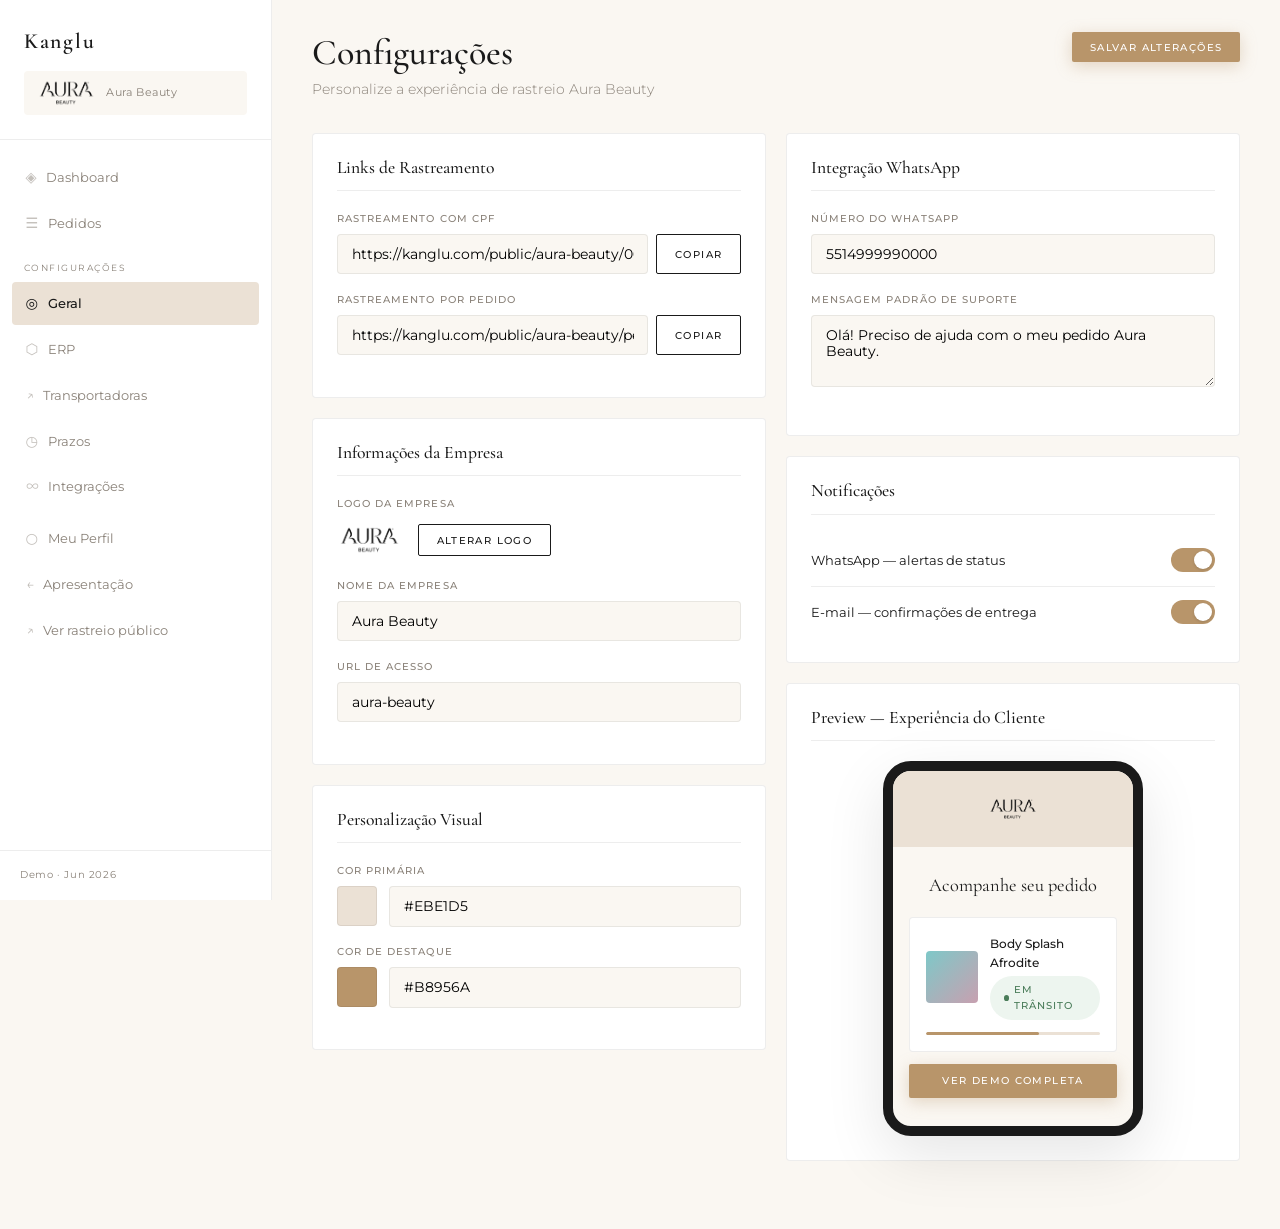
==== kanglu-demo/config-settings.html @ e96535f0 "first commit" ====
<!DOCTYPE html>
<html lang="pt-BR">
<head>
  <meta charset="UTF-8">
  <meta name="viewport" content="width=device-width, initial-scale=1.0">
  <title>Configurações — Kanglu × Aura Beauty</title>
  <link rel="stylesheet" href="styles.css">
</head>
<body>
  <div class="admin-layout">
    <aside class="sidebar">
      <div class="sidebar-logo">
        <div style="font-family:var(--font-serif);font-size:1.35rem;letter-spacing:0.08em;font-weight:600;">Kanglu</div>
        <div class="sidebar-client">
          <img src="assets/aura-logo.png" alt="">
          <span>Aura Beauty</span>
        </div>
      </div>
      <nav>
        <div class="nav-section">
          <a href="dashboard.html" class="nav-link"><span class="nav-icon">◈</span> Dashboard</a>
          <a href="orders.html" class="nav-link"><span class="nav-icon">☰</span> Pedidos</a>
        </div>
        <div class="nav-section">
          <div class="nav-label">Configurações</div>
          <a href="config-settings.html" class="nav-link active"><span class="nav-icon">◎</span> Geral</a>
          <a href="config-settings.html" class="nav-link"><span class="nav-icon">⬡</span> ERP</a>
          <a href="config-settings.html" class="nav-link"><span class="nav-icon">↗</span> Transportadoras</a>
          <a href="config-settings.html" class="nav-link"><span class="nav-icon">◷</span> Prazos</a>
          <a href="config-settings.html" class="nav-link"><span class="nav-icon">∞</span> Integrações</a>
        </div>
        <div class="nav-section">
          <a href="profile.html" class="nav-link"><span class="nav-icon">○</span> Meu Perfil</a>
          <a href="index.html" class="nav-link"><span class="nav-icon">←</span> Apresentação</a>
          <a href="publico.html" class="nav-link"><span class="nav-icon">↗</span> Ver rastreio público</a>
        </div>
      </nav>
      <div class="sidebar-footer">Demo · Jun 2026</div>
    </aside>

    <main class="admin-main">
      <div class="admin-topbar animate-in">
        <div>
          <h1>Configurações</h1>
          <p>Personalize a experiência de rastreio Aura Beauty</p>
        </div>
        <button class="btn btn-primary btn-sm">Salvar alterações</button>
      </div>

      <div class="form-grid">
        <div>
          <div class="form-section animate-in delay-1">
            <h3>Links de Rastreamento</h3>
            <div class="form-group">
              <label>Rastreamento com CPF</label>
              <div class="input-group">
                <input type="text" value="https://kanglu.com/public/aura-beauty/00000000000" readonly>
                <button class="btn btn-outline btn-sm" data-copy>Copiar</button>
              </div>
            </div>
            <div class="form-group">
              <label>Rastreamento por pedido</label>
              <div class="input-group">
                <input type="text" value="https://kanglu.com/public/aura-beauty/pedido/" readonly>
                <button class="btn btn-outline btn-sm" data-copy>Copiar</button>
              </div>
            </div>
          </div>

          <div class="form-section animate-in delay-2">
            <h3>Informações da Empresa</h3>
            <div class="form-group">
              <label>Logo da empresa</label>
              <div style="display:flex;align-items:center;gap:1rem;">
                <div class="brand-logo brand-logo--dark"><img src="assets/aura-logo.png" alt=""></div>
                <button class="btn btn-outline btn-sm">Alterar logo</button>
              </div>
            </div>
            <div class="form-group">
              <label>Nome da empresa</label>
              <input type="text" value="Aura Beauty">
            </div>
            <div class="form-group">
              <label>URL de acesso</label>
              <input type="text" value="aura-beauty">
            </div>
          </div>

          <div class="form-section animate-in delay-3">
            <h3>Personalização Visual</h3>
            <div class="form-group">
              <label>Cor primária</label>
              <div class="color-input">
                <div class="color-swatch" style="background:#ebe1d5;"></div>
                <input type="text" value="#EBE1D5">
              </div>
            </div>
            <div class="form-group">
              <label>Cor de destaque</label>
              <div class="color-input">
                <div class="color-swatch" style="background:#b8956a;"></div>
                <input type="text" value="#B8956A">
              </div>
            </div>
          </div>
        </div>

        <div>
          <div class="form-section animate-in delay-2">
            <h3>Integração WhatsApp</h3>
            <div class="form-group">
              <label>Número do WhatsApp</label>
              <input type="text" value="5514999990000">
            </div>
            <div class="form-group">
              <label>Mensagem padrão de suporte</label>
              <textarea rows="3">Olá! Preciso de ajuda com o meu pedido Aura Beauty.</textarea>
            </div>
          </div>

          <div class="form-section animate-in delay-3">
            <h3>Notificações</h3>
            <div class="toggle-row">
              <span>WhatsApp — alertas de status</span>
              <div class="toggle"></div>
            </div>
            <div class="toggle-row">
              <span>E-mail — confirmações de entrega</span>
              <div class="toggle"></div>
            </div>
          </div>

          <div class="form-section animate-in delay-4">
            <h3>Preview — Experiência do Cliente</h3>
            <div class="preview-phone">
              <div class="preview-phone-header">
                <div class="brand-logo brand-logo--dark" style="margin:0 auto;width:fit-content;">
                  <img src="assets/aura-logo.png" alt="Aura Beauty" style="height:24px;">
                </div>
              </div>
              <div class="preview-phone-body">
                <p>Acompanhe seu pedido</p>
                <div class="phone-card" style="text-align:left;margin-bottom:0.75rem;">
                  <div class="phone-card-row">
                    <div class="phone-product"></div>
                    <div>
                      <div class="phone-card-title">Body Splash Afrodite</div>
                      <span class="status-badge success">Em trânsito</span>
                    </div>
                  </div>
                  <div class="phone-progress"><div class="phone-progress-fill"></div></div>
                </div>
                <a href="publico.html" class="btn btn-primary btn-sm btn-block">Ver demo completa</a>
              </div>
            </div>
          </div>
        </div>
      </div>
    </main>
  </div>
  <script src="app.js"></script>
</body>
</html>
---- kanglu-demo/styles.css ----
@import url('https://fonts.googleapis.com/css2?family=Cormorant+Garamond:ital,wght@0,400;0,500;0,600;0,700;1,400&family=Montserrat:wght@300;400;500;600&display=swap');

:root {
  --aura-black: #0a0a0a;
  --aura-beige: #ebe1d5;
  --aura-beige-deep: #ddd0c0;
  --aura-cream: #faf7f2;
  --aura-white: #ffffff;
  --aura-gold: #b8956a;
  --aura-gold-light: #d4bc98;
  --aura-brown: #6b5344;
  --aura-dark: #1a1a1a;
  --aura-muted: #8a8279;
  --aura-border: rgba(26, 26, 26, 0.08);
  --aura-shadow: 0 4px 24px rgba(0, 0, 0, 0.06);
  --aura-shadow-lg: 0 20px 60px rgba(0, 0, 0, 0.1);
  --aura-success: #4a7c59;
  --aura-success-bg: #edf5ef;
  --aura-warning: #a07d2e;
  --aura-warning-bg: #faf3e4;
  --aura-error: #b54a4a;
  --aura-error-bg: #faf0f0;
  --aura-info: #5a7080;
  --aura-info-bg: #eef3f6;
  --sidebar-w: 272px;
  --shell-w: 420px;
  --ease: cubic-bezier(0.22, 1, 0.36, 1);
  --font-serif: 'Cormorant Garamond', Georgia, serif;
  --font-sans: 'Montserrat', system-ui, sans-serif;
}

*, *::before, *::after { box-sizing: border-box; margin: 0; padding: 0; }

html { scroll-behavior: smooth; }

body {
  font-family: var(--font-sans);
  background: var(--aura-cream);
  color: var(--aura-dark);
  line-height: 1.6;
  font-size: 14px;
  font-weight: 400;
  -webkit-font-smoothing: antialiased;
}

h1, h2, h3, h4, .serif {
  font-family: var(--font-serif);
  font-weight: 500;
  line-height: 1.15;
}

a { color: inherit; text-decoration: none; }

img { display: block; max-width: 100%; }

/* ── Animations ── */
@keyframes fadeUp {
  from { opacity: 0; transform: translateY(16px); }
  to { opacity: 1; transform: translateY(0); }
}

@keyframes fadeIn {
  from { opacity: 0; }
  to { opacity: 1; }
}

@keyframes progressFill {
  from { width: 0; }
}

@keyframes pulse {
  0%, 100% { opacity: 1; }
  50% { opacity: 0.6; }
}

.animate-in {
  animation: fadeUp 0.7s var(--ease) both;
}

.delay-1 { animation-delay: 0.08s; }
.delay-2 { animation-delay: 0.16s; }
.delay-3 { animation-delay: 0.24s; }
.delay-4 { animation-delay: 0.32s; }
.delay-5 { animation-delay: 0.4s; }

/* ── Brand logo ── */
.brand-logo img {
  height: 34px;
  width: auto;
}

.brand-logo--dark {
  padding: 0.35rem 0;
  display: inline-flex;
  align-items: center;
}

.brand-logo--dark img { height: 30px; }

.brand-logo--lg.brand-logo--dark {
  padding: 0.35rem 0;
}

.brand-logo--lg.brand-logo--dark img { height: 64px; }

/* ── Buttons ── */
.btn {
  display: inline-flex;
  align-items: center;
  justify-content: center;
  gap: 0.5rem;
  padding: 0.9rem 1.75rem;
  font-family: var(--font-sans);
  font-size: 0.68rem;
  letter-spacing: 0.14em;
  text-transform: uppercase;
  font-weight: 500;
  border: none;
  border-radius: 2px;
  cursor: pointer;
  transition: transform 0.25s var(--ease), box-shadow 0.25s var(--ease), background 0.25s;
}

.btn:active { transform: scale(0.98); }

.btn-primary {
  background: var(--aura-gold);
  color: var(--aura-white);
  box-shadow: 0 4px 16px rgba(184, 149, 106, 0.35);
}

.btn-primary:hover {
  background: var(--aura-brown);
  box-shadow: 0 6px 24px rgba(184, 149, 106, 0.45);
}

.btn-outline {
  background: transparent;
  border: 1px solid var(--aura-dark);
  color: var(--aura-dark);
}

.btn-outline:hover { background: var(--aura-dark); color: var(--aura-white); }

.btn-ghost {
  background: rgba(255, 255, 255, 0.15);
  color: var(--aura-white);
  border: 1px solid rgba(255, 255, 255, 0.3);
}

.btn-ghost:hover { background: rgba(255, 255, 255, 0.25); }

.btn-whatsapp {
  background: #1a9e47;
  color: var(--aura-white);
  width: 100%;
  box-shadow: 0 4px 16px rgba(26, 158, 71, 0.3);
}

.btn-whatsapp:hover { background: #15803d; }

.btn-sm { padding: 0.55rem 1.1rem; font-size: 0.62rem; }
.btn-block { width: 100%; }

.btn-icon {
  width: 40px;
  height: 40px;
  padding: 0;
  border-radius: 50%;
  background: var(--aura-white);
  border: 1px solid var(--aura-border);
  color: var(--aura-dark);
}

.btn-icon:hover { border-color: var(--aura-gold); color: var(--aura-gold); }

/* ── Status badges ── */
.status-badge {
  display: inline-flex;
  align-items: center;
  gap: 0.35rem;
  font-size: 0.62rem;
  letter-spacing: 0.1em;
  text-transform: uppercase;
  padding: 0.4rem 0.85rem;
  border-radius: 999px;
  font-weight: 500;
}

.status-badge::before {
  content: '';
  width: 6px;
  height: 6px;
  border-radius: 50%;
  background: currentColor;
}

.status-badge.success { background: var(--aura-success-bg); color: var(--aura-success); }
.status-badge.warning { background: var(--aura-warning-bg); color: var(--aura-warning); }
.status-badge.error { background: var(--aura-error-bg); color: var(--aura-error); }
.status-badge.info { background: var(--aura-info-bg); color: var(--aura-info); }

/* ══════════════════════════════════════
   PRESENTATION LANDING
   ══════════════════════════════════════ */
.landing {
  min-height: 100vh;
  display: grid;
  grid-template-columns: 1fr 1fr;
  background: var(--aura-cream);
}

.landing-left {
  display: flex;
  flex-direction: column;
  justify-content: center;
  padding: 4rem 5rem;
  position: relative;
}

.landing-left::before {
  content: '';
  position: absolute;
  inset: 2rem 0 2rem 2rem;
  background: var(--aura-beige);
  border-radius: 2px;
  z-index: 0;
}

.landing-left > * { position: relative; z-index: 1; padding-left: 3rem; }

.landing-eyebrow {
  font-size: 0.65rem;
  letter-spacing: 0.25em;
  text-transform: uppercase;
  color: var(--aura-muted);
  margin-bottom: 2rem;
}

.landing-title {
  font-size: clamp(2.75rem, 4vw, 4rem);
  margin-bottom: 1.25rem;
  max-width: 480px;
}

.landing-title em {
  font-style: italic;
  color: var(--aura-gold);
}

.landing-desc {
  font-size: 0.95rem;
  color: var(--aura-muted);
  max-width: 420px;
  line-height: 1.75;
  margin-bottom: 2.5rem;
  font-weight: 300;
}

.landing-actions {
  display: flex;
  gap: 1rem;
  flex-wrap: wrap;
  margin-bottom: 3rem;
}

.landing-features {
  display: flex;
  flex-direction: column;
  gap: 1rem;
}

.landing-feature {
  display: flex;
  align-items: center;
  gap: 1rem;
  font-size: 0.82rem;
  color: var(--aura-muted);
}

.landing-feature-icon {
  width: 36px;
  height: 36px;
  border-radius: 50%;
  background: var(--aura-white);
  display: flex;
  align-items: center;
  justify-content: center;
  flex-shrink: 0;
  box-shadow: var(--aura-shadow);
  font-size: 1rem;
}

.landing-right {
  background: var(--aura-black);
  display: flex;
  align-items: center;
  justify-content: center;
  padding: 3rem;
  position: relative;
  overflow: hidden;
}

.landing-right::before {
  content: '';
  position: absolute;
  width: 500px;
  height: 500px;
  border-radius: 50%;
  background: radial-gradient(circle, rgba(184, 149, 106, 0.15) 0%, transparent 70%);
  top: 50%;
  left: 50%;
  transform: translate(-50%, -50%);
}

.landing-admin-link {
  position: absolute;
  bottom: 2rem;
  right: 2rem;
  font-size: 0.65rem;
  letter-spacing: 0.12em;
  text-transform: uppercase;
  color: rgba(255, 255, 255, 0.35);
  transition: color 0.2s;
}

.landing-admin-link:hover { color: rgba(255, 255, 255, 0.7); }

/* Phone mockup */
.phone-mockup {
  width: 320px;
  background: var(--aura-cream);
  border-radius: 36px;
  overflow: hidden;
  box-shadow: var(--aura-shadow-lg), 0 0 0 1px rgba(255, 255, 255, 0.08);
  position: relative;
  z-index: 1;
  animation: fadeUp 1s var(--ease) 0.2s both;
}

.phone-notch {
  height: 28px;
  background: var(--aura-beige);
  display: flex;
  align-items: center;
  justify-content: center;
}

.phone-notch-bar {
  width: 80px;
  height: 5px;
  background: rgba(0, 0, 0, 0.12);
  border-radius: 3px;
}

.phone-screen { padding: 0; }

.phone-header {
  background: var(--aura-beige);
  padding: 1rem 1.25rem;
  display: flex;
  align-items: center;
  justify-content: center;
}

.phone-header .brand-logo--dark { padding: 0.25rem 0; }
.phone-header .brand-logo--dark img { height: 34px; }

.phone-body { padding: 1.25rem; }

.phone-greeting {
  font-family: var(--font-serif);
  font-size: 1.35rem;
  margin-bottom: 0.25rem;
}

.phone-sub {
  font-size: 0.72rem;
  color: var(--aura-muted);
  margin-bottom: 1.25rem;
}

.phone-card {
  background: var(--aura-white);
  border: 1px solid var(--aura-border);
  border-radius: 4px;
  padding: 1rem;
  margin-bottom: 0.75rem;
}

.phone-card-row {
  display: flex;
  gap: 0.75rem;
  align-items: center;
}

.phone-product {
  width: 52px;
  height: 52px;
  border-radius: 4px;
  background: linear-gradient(135deg, #7ec8c8 0%, #c8a0b0 100%);
  flex-shrink: 0;
}

.phone-card-title {
  font-size: 0.75rem;
  font-weight: 500;
  margin-bottom: 0.25rem;
}

.phone-progress {
  height: 3px;
  background: var(--aura-beige);
  border-radius: 2px;
  margin-top: 0.75rem;
  overflow: hidden;
}

.phone-progress-fill {
  height: 100%;
  width: 65%;
  background: var(--aura-gold);
  border-radius: 2px;
  animation: progressFill 1.5s var(--ease) 0.8s both;
}

.phone-cta {
  display: block;
  text-align: center;
  padding: 0.75rem;
  background: var(--aura-gold);
  color: var(--aura-white);
  font-size: 0.62rem;
  letter-spacing: 0.12em;
  text-transform: uppercase;
  margin-top: 0.5rem;
  border-radius: 2px;
}

/* ══════════════════════════════════════
   PUBLIC EXPERIENCE (mobile shell)
   ══════════════════════════════════════ */
.public-page {
  min-height: 100vh;
  background: #e8e0d6;
  display: flex;
  justify-content: center;
}

.experience-shell {
  width: 100%;
  max-width: var(--shell-w);
  min-height: 100vh;
  background: var(--aura-cream);
  box-shadow: var(--aura-shadow-lg);
  display: flex;
  flex-direction: column;
  position: relative;
}

@media (min-width: 480px) {
  .public-page { padding: 2rem 0; }
  .experience-shell {
    min-height: calc(100vh - 4rem);
    border-radius: 8px;
    overflow: hidden;
  }
}

.public-header {
  background: var(--aura-beige);
  padding: 1rem 1.25rem;
  border-bottom: 1px solid var(--aura-border);
  position: sticky;
  top: 0;
  z-index: 10;
}

.public-header-inner {
  display: grid;
  grid-template-columns: 40px 1fr 40px;
  align-items: center;
}

.public-header-inner .brand-logo {
  justify-self: center;
}

.public-header .brand-logo img {
  height: 40px;
}

.back-btn {
  display: flex;
  align-items: center;
  justify-content: center;
  width: 36px;
  height: 36px;
  border-radius: 50%;
  background: rgba(255, 255, 255, 0.5);
  border: none;
  cursor: pointer;
  color: var(--aura-dark);
  transition: background 0.2s;
}

.back-btn:hover { background: var(--aura-white); }

.public-main { flex: 1; }

.public-hero {
  background: linear-gradient(180deg, var(--aura-beige) 0%, var(--aura-cream) 100%);
  padding: 2rem 1.5rem 1.75rem;
}

.public-hero-eyebrow {
  font-size: 0.62rem;
  letter-spacing: 0.2em;
  text-transform: uppercase;
  color: var(--aura-muted);
  margin-bottom: 0.5rem;
}

.public-hero h1 {
  font-size: 2.25rem;
  margin-bottom: 0.5rem;
}

.public-hero p {
  color: var(--aura-muted);
  font-size: 0.85rem;
  font-weight: 300;
  line-height: 1.65;
}

.public-content { padding: 0 1.25rem 1.5rem; }

.user-strip {
  display: flex;
  align-items: center;
  justify-content: space-between;
  padding: 1rem 0 1.25rem;
  border-bottom: 1px solid var(--aura-border);
  margin-bottom: 1.25rem;
}

.user-strip-info h2 {
  font-family: var(--font-serif);
  font-size: 1.35rem;
}

.user-strip-info p {
  font-size: 0.75rem;
  color: var(--aura-muted);
}

.user-avatar-lg {
  width: 44px;
  height: 44px;
  border-radius: 50%;
  background: var(--aura-gold);
  color: var(--aura-white);
  display: flex;
  align-items: center;
  justify-content: center;
  font-family: var(--font-serif);
  font-size: 1.1rem;
  font-weight: 600;
}

.section-label {
  font-size: 0.62rem;
  letter-spacing: 0.18em;
  text-transform: uppercase;
  color: var(--aura-muted);
  margin-bottom: 1rem;
}

/* Order cards */
.order-card {
  background: var(--aura-white);
  border: 1px solid var(--aura-border);
  border-radius: 4px;
  overflow: hidden;
  margin-bottom: 1rem;
  transition: transform 0.3s var(--ease), box-shadow 0.3s var(--ease);
}

.order-card:hover {
  transform: translateY(-2px);
  box-shadow: var(--aura-shadow);
}

.order-card-body { padding: 1.15rem; }

.order-card-top {
  display: flex;
  gap: 1rem;
  margin-bottom: 1rem;
}

.product-thumb {
  width: 72px;
  height: 72px;
  border-radius: 4px;
  flex-shrink: 0;
  position: relative;
  overflow: hidden;
}

.product-thumb--teal {
  background: linear-gradient(160deg, #5eb8b8 0%, #3a9898 50%, #7ec8c8 100%);
}

.product-thumb--rose {
  background: linear-gradient(160deg, #d4909a 0%, #c07080 50%, #e8b0b8 100%);
}

.product-thumb::after {
  content: '';
  position: absolute;
  bottom: 8px;
  left: 50%;
  transform: translateX(-50%);
  width: 20px;
  height: 28px;
  background: rgba(255, 255, 255, 0.25);
  border-radius: 2px 2px 4px 4px;
}

.order-card-info { flex: 1; min-width: 0; }

.order-card-info h3 {
  font-family: var(--font-sans);
  font-size: 0.85rem;
  font-weight: 500;
  margin-bottom: 0.35rem;
  line-height: 1.35;
}

.order-id {
  font-size: 0.68rem;
  letter-spacing: 0.06em;
  color: var(--aura-muted);
  margin-bottom: 0.5rem;
}

.order-price {
  font-family: var(--font-serif);
  font-size: 1.25rem;
  font-weight: 600;
}

.order-card-footer {
  display: flex;
  align-items: center;
  justify-content: space-between;
  padding-top: 1rem;
  border-top: 1px solid var(--aura-border);
}

.order-date {
  font-size: 0.72rem;
  color: var(--aura-muted);
}

.mini-progress {
  margin: 0.75rem 0 0;
}

.mini-progress-label {
  display: flex;
  justify-content: space-between;
  font-size: 0.65rem;
  color: var(--aura-muted);
  margin-bottom: 0.4rem;
}

.mini-progress-bar {
  height: 3px;
  background: var(--aura-beige);
  border-radius: 2px;
  overflow: hidden;
}

.mini-progress-fill {
  height: 100%;
  background: linear-gradient(90deg, var(--aura-gold), var(--aura-gold-light));
  border-radius: 2px;
}

/* Order detail */
.order-status-banner {
  background: var(--aura-white);
  border: 1px solid var(--aura-border);
  border-radius: 4px;
  padding: 1.5rem;
  text-align: center;
  margin-bottom: 1rem;
}

.order-status-banner .status-icon {
  width: 56px;
  height: 56px;
  border-radius: 50%;
  background: var(--aura-success-bg);
  display: flex;
  align-items: center;
  justify-content: center;
  margin: 0 auto 1rem;
  font-size: 1.5rem;
}

.order-status-banner h2 {
  font-size: 1.5rem;
  margin-bottom: 0.35rem;
}

.order-status-banner p {
  font-size: 0.82rem;
  color: var(--aura-muted);
  font-weight: 300;
}

/* Stepper */
.stepper {
  display: flex;
  justify-content: space-between;
  margin: 1.5rem 0;
  position: relative;
}

.stepper::before {
  content: '';
  position: absolute;
  top: 16px;
  left: 10%;
  right: 10%;
  height: 2px;
  background: var(--aura-beige);
  z-index: 0;
}

.stepper-fill {
  position: absolute;
  top: 16px;
  left: 10%;
  height: 2px;
  background: var(--aura-gold);
  z-index: 1;
  width: 45%;
  animation: progressFill 1.2s var(--ease) 0.5s both;
}

.step {
  display: flex;
  flex-direction: column;
  align-items: center;
  gap: 0.5rem;
  position: relative;
  z-index: 2;
  flex: 1;
}

.step-dot {
  width: 32px;
  height: 32px;
  border-radius: 50%;
  background: var(--aura-white);
  border: 2px solid var(--aura-beige);
  display: flex;
  align-items: center;
  justify-content: center;
  font-size: 0.75rem;
  transition: all 0.3s;
}

.step.done .step-dot {
  background: var(--aura-gold);
  border-color: var(--aura-gold);
  color: var(--aura-white);
}

.step.active .step-dot {
  border-color: var(--aura-gold);
  box-shadow: 0 0 0 4px rgba(184, 149, 106, 0.2);
  animation: pulse 2s infinite;
}

.step-label {
  font-size: 0.58rem;
  letter-spacing: 0.06em;
  text-transform: uppercase;
  color: var(--aura-muted);
  text-align: center;
  max-width: 64px;
  line-height: 1.3;
}

.step.done .step-label,
.step.active .step-label { color: var(--aura-dark); font-weight: 500; }

/* ETA card */
.eta-card {
  background: linear-gradient(135deg, var(--aura-beige) 0%, var(--aura-beige-deep) 100%);
  border-radius: 4px;
  padding: 1.75rem 1.5rem;
  text-align: center;
  margin-bottom: 1rem;
  position: relative;
  overflow: hidden;
}

.eta-card::before {
  content: '';
  position: absolute;
  top: -30px;
  right: -30px;
  width: 100px;
  height: 100px;
  border-radius: 50%;
  background: rgba(255, 255, 255, 0.2);
}

.eta-label {
  font-size: 0.62rem;
  letter-spacing: 0.2em;
  text-transform: uppercase;
  color: var(--aura-muted);
  margin-bottom: 0.5rem;
}

.eta-date {
  font-family: var(--font-serif);
  font-size: 2.75rem;
  font-weight: 600;
  line-height: 1;
  margin-bottom: 0.5rem;
}

.eta-sub {
  font-size: 0.78rem;
  color: var(--aura-muted);
  font-weight: 300;
}

/* Detail sections */
.detail-section {
  background: var(--aura-white);
  border: 1px solid var(--aura-border);
  border-radius: 4px;
  padding: 1.25rem;
  margin-bottom: 0.75rem;
}

.detail-section h3 {
  font-size: 1.1rem;
  margin-bottom: 1rem;
  display: flex;
  align-items: center;
  gap: 0.5rem;
}

.detail-section h3 span {
  font-size: 1rem;
  opacity: 0.5;
}

.detail-row {
  display: flex;
  justify-content: space-between;
  align-items: baseline;
  padding: 0.55rem 0;
  font-size: 0.82rem;
  border-bottom: 1px solid var(--aura-border);
}

.detail-row:last-child { border-bottom: none; }
.detail-row .label { color: var(--aura-muted); font-size: 0.75rem; }
.detail-row .value { font-weight: 500; text-align: right; max-width: 60%; }

.detail-note {
  font-size: 0.72rem;
  color: var(--aura-muted);
  margin-top: 0.75rem;
  padding-top: 0.75rem;
  border-top: 1px solid var(--aura-border);
}

.detail-note a { color: var(--aura-gold); text-decoration: underline; }

/* Timeline */
.timeline { list-style: none; }

.timeline li {
  position: relative;
  padding: 0 0 1.5rem 2rem;
}

.timeline li::before {
  content: '';
  position: absolute;
  left: 7px;
  top: 24px;
  bottom: 0;
  width: 1px;
  background: var(--aura-beige);
}

.timeline li:last-child::before { display: none; }

.timeline-dot {
  position: absolute;
  left: 0;
  top: 4px;
  width: 15px;
  height: 15px;
  border-radius: 50%;
  background: var(--aura-white);
  border: 2px solid var(--aura-beige);
}

.timeline li.active .timeline-dot {
  background: var(--aura-gold);
  border-color: var(--aura-gold);
  box-shadow: 0 0 0 3px rgba(184, 149, 106, 0.2);
}

.timeline li.done .timeline-dot {
  background: var(--aura-gold);
  border-color: var(--aura-gold);
}

.timeline-title {
  font-size: 0.85rem;
  font-weight: 500;
  margin-bottom: 0.2rem;
}

.timeline li:not(.active):not(.done) .timeline-title {
  color: var(--aura-muted);
  font-weight: 400;
}

.timeline-time {
  font-size: 0.72rem;
  color: var(--aura-muted);
}

.sticky-cta {
  position: sticky;
  bottom: 0;
  padding: 1rem 1.25rem 1.25rem;
  background: linear-gradient(transparent, var(--aura-cream) 30%);
}

.public-footer {
  text-align: center;
  padding: 1rem 1.25rem 1.5rem;
  font-size: 0.6rem;
  letter-spacing: 0.14em;
  text-transform: uppercase;
  color: var(--aura-muted);
  border-top: 1px solid var(--aura-border);
}

.public-footer strong { color: var(--aura-dark); font-weight: 500; }

/* ══════════════════════════════════════
   ADMIN
   ══════════════════════════════════════ */
.admin-layout { display: flex; min-height: 100vh; }

.sidebar {
  width: var(--sidebar-w);
  background: var(--aura-white);
  border-right: 1px solid var(--aura-border);
  padding: 0;
  flex-shrink: 0;
  position: fixed;
  top: 0;
  left: 0;
  bottom: 0;
  overflow-y: auto;
  display: flex;
  flex-direction: column;
}

.sidebar-logo {
  padding: 1.5rem;
  border-bottom: 1px solid var(--aura-border);
}

.sidebar-client {
  margin-top: 0.75rem;
  padding: 0.5rem 0.75rem;
  background: var(--aura-cream);
  border-radius: 4px;
  display: flex;
  align-items: center;
  gap: 0.6rem;
}

.sidebar-client img {
  height: 28px;
  width: auto;
}

.sidebar-client span {
  font-size: 0.68rem;
  color: var(--aura-muted);
  letter-spacing: 0.04em;
}

.sidebar nav { flex: 1; padding: 1rem 0.75rem; }

.nav-section { margin-bottom: 0.5rem; }

.nav-label {
  font-size: 0.58rem;
  letter-spacing: 0.16em;
  text-transform: uppercase;
  color: var(--aura-muted);
  padding: 0.5rem 0.75rem 0.35rem;
}

.nav-link {
  display: flex;
  align-items: center;
  gap: 0.6rem;
  padding: 0.65rem 0.85rem;
  font-size: 0.82rem;
  border-radius: 4px;
  color: var(--aura-muted);
  transition: all 0.2s var(--ease);
  margin-bottom: 2px;
}

.nav-link:hover { background: var(--aura-cream); color: var(--aura-dark); }

.nav-link.active {
  background: var(--aura-beige);
  color: var(--aura-dark);
  font-weight: 500;
}

.nav-link .nav-icon { opacity: 0.5; font-size: 0.9rem; }
.nav-link.active .nav-icon { opacity: 1; }

.sidebar-footer {
  padding: 1rem 1.25rem;
  border-top: 1px solid var(--aura-border);
  font-size: 0.65rem;
  color: var(--aura-muted);
  letter-spacing: 0.06em;
}

.admin-main {
  margin-left: var(--sidebar-w);
  flex: 1;
  padding: 2rem 2.5rem 3rem;
  background: var(--aura-cream);
}

.admin-topbar {
  display: flex;
  justify-content: space-between;
  align-items: flex-start;
  margin-bottom: 2rem;
}

.admin-topbar h1 { font-size: 2.25rem; margin-bottom: 0.35rem; }
.admin-topbar p { color: var(--aura-muted); font-size: 0.85rem; font-weight: 300; }

.user-chip {
  display: flex;
  align-items: center;
  gap: 0.75rem;
  background: var(--aura-white);
  border: 1px solid var(--aura-border);
  padding: 0.5rem 0.75rem 0.5rem 1rem;
  border-radius: 999px;
  font-size: 0.8rem;
}

.user-avatar {
  width: 32px;
  height: 32px;
  border-radius: 50%;
  background: var(--aura-gold);
  color: var(--aura-white);
  display: flex;
  align-items: center;
  justify-content: center;
  font-weight: 600;
  font-size: 0.68rem;
}

.stats-grid {
  display: grid;
  grid-template-columns: repeat(5, 1fr);
  gap: 1rem;
  margin-bottom: 1.75rem;
}

.stat-card {
  background: var(--aura-white);
  border: 1px solid var(--aura-border);
  border-radius: 4px;
  padding: 1.35rem;
  transition: transform 0.25s var(--ease), box-shadow 0.25s;
}

.stat-card:hover {
  transform: translateY(-2px);
  box-shadow: var(--aura-shadow);
}

.stat-card .value {
  font-family: var(--font-serif);
  font-size: 2.25rem;
  font-weight: 600;
  line-height: 1;
  margin-bottom: 0.35rem;
}

.stat-card .label {
  font-size: 0.65rem;
  letter-spacing: 0.1em;
  text-transform: uppercase;
  color: var(--aura-muted);
  font-weight: 500;
}

.stat-card .desc {
  font-size: 0.68rem;
  color: var(--aura-muted);
  margin-top: 0.5rem;
  font-weight: 300;
}

.stat-card--highlight {
  background: var(--aura-black);
  border-color: var(--aura-black);
  color: var(--aura-white);
}

.stat-card--highlight .label,
.stat-card--highlight .desc { color: rgba(255, 255, 255, 0.55); }

.chart-box {
  background: var(--aura-white);
  border: 1px solid var(--aura-border);
  border-radius: 4px;
  padding: 1.5rem;
  margin-bottom: 1.25rem;
}

.chart-box h3 { font-size: 1.2rem; margin-bottom: 1.25rem; }

.chart-tabs {
  display: flex;
  gap: 0.35rem;
  margin-bottom: 1.25rem;
}

.chart-tab {
  padding: 0.4rem 0.85rem;
  font-size: 0.68rem;
  letter-spacing: 0.08em;
  text-transform: uppercase;
  border: 1px solid var(--aura-border);
  border-radius: 999px;
  background: transparent;
  cursor: pointer;
  font-family: inherit;
  color: var(--aura-muted);
  transition: all 0.2s;
}

.chart-tab.active,
.chart-tab:hover {
  background: var(--aura-dark);
  border-color: var(--aura-dark);
  color: var(--aura-white);
}

.chart-placeholder {
  height: 200px;
  display: flex;
  align-items: flex-end;
  gap: 6px;
  padding: 0 0.5rem;
}

.chart-bar {
  flex: 1;
  background: linear-gradient(to top, var(--aura-gold), var(--aura-gold-light));
  border-radius: 3px 3px 0 0;
  opacity: 0.85;
  transition: opacity 0.2s;
}

.chart-bar:hover { opacity: 1; }

.chart-legend {
  display: flex;
  gap: 1.5rem;
  margin-top: 1.25rem;
  font-size: 0.72rem;
  color: var(--aura-muted);
}

.chart-legend span::before {
  content: '';
  display: inline-block;
  width: 8px;
  height: 8px;
  border-radius: 50%;
  margin-right: 0.4rem;
  vertical-align: middle;
}

.legend-transfer::before { background: #06b6d4; }
.legend-delivered::before { background: #22c55e; }
.legend-collected::before { background: var(--aura-gold); }

.charts-row {
  display: grid;
  grid-template-columns: 1fr 1fr;
  gap: 1.25rem;
}

.donut-wrap { display: flex; align-items: center; gap: 1.5rem; }

.donut-placeholder {
  width: 140px;
  height: 140px;
  border-radius: 50%;
  flex-shrink: 0;
  background: conic-gradient(
    var(--aura-gold) 0% 57%,
    var(--aura-brown) 57% 78%,
    var(--aura-beige-deep) 78% 100%
  );
  position: relative;
}

.donut-placeholder::after {
  content: '';
  position: absolute;
  inset: 28%;
  background: var(--aura-white);
  border-radius: 50%;
}

.carrier-list {
  list-style: none;
  font-size: 0.8rem;
  flex: 1;
}

.carrier-list li {
  display: flex;
  justify-content: space-between;
  align-items: center;
  padding: 0.55rem 0;
  border-bottom: 1px solid var(--aura-border);
}

.carrier-list li:last-child { border-bottom: none; }

.carrier-list strong {
  font-family: var(--font-serif);
  font-size: 1rem;
}

/* Table */
.table-toolbar {
  display: flex;
  gap: 0.65rem;
  margin-bottom: 1rem;
  flex-wrap: wrap;
  align-items: center;
}

.table-toolbar select {
  padding: 0.55rem 0.85rem;
  border: 1px solid var(--aura-border);
  background: var(--aura-white);
  font-family: inherit;
  font-size: 0.78rem;
  border-radius: 4px;
  color: var(--aura-dark);
  cursor: pointer;
}

.data-table {
  width: 100%;
  border-collapse: collapse;
  background: var(--aura-white);
  border: 1px solid var(--aura-border);
  border-radius: 4px;
  overflow: hidden;
  font-size: 0.8rem;
}

.data-table th {
  text-align: left;
  padding: 0.85rem 1rem;
  font-size: 0.62rem;
  letter-spacing: 0.1em;
  text-transform: uppercase;
  color: var(--aura-muted);
  border-bottom: 1px solid var(--aura-border);
  background: var(--aura-cream);
  font-weight: 500;
}

.data-table td {
  padding: 0.85rem 1rem;
  border-bottom: 1px solid var(--aura-border);
}

.data-table tr:last-child td { border-bottom: none; }
.data-table tr:hover td { background: #fdfcfa; }

.data-table a {
  color: var(--aura-gold);
  font-weight: 500;
}

.data-table a:hover { text-decoration: underline; }

.table-action {
  font-size: 0.68rem;
  letter-spacing: 0.08em;
  text-transform: uppercase;
  color: var(--aura-gold);
  font-weight: 500;
}

/* Forms */
.form-grid {
  display: grid;
  grid-template-columns: 1fr 1fr;
  gap: 1.25rem;
}

.form-section {
  background: var(--aura-white);
  border: 1px solid var(--aura-border);
  border-radius: 4px;
  padding: 1.5rem;
  margin-bottom: 1.25rem;
}

.form-section h3 {
  font-size: 1.1rem;
  margin-bottom: 1.25rem;
  padding-bottom: 0.75rem;
  border-bottom: 1px solid var(--aura-border);
}

.form-group { margin-bottom: 1.1rem; }

.form-group label {
  display: block;
  font-size: 0.65rem;
  letter-spacing: 0.1em;
  text-transform: uppercase;
  color: var(--aura-muted);
  margin-bottom: 0.4rem;
  font-weight: 500;
}

.form-group input,
.form-group textarea,
.form-group select {
  width: 100%;
  padding: 0.7rem 0.85rem;
  border: 1px solid var(--aura-border);
  font-family: inherit;
  font-size: 0.85rem;
  background: var(--aura-cream);
  border-radius: 4px;
  transition: border-color 0.2s, box-shadow 0.2s;
}

.form-group input:focus,
.form-group textarea:focus {
  outline: none;
  border-color: var(--aura-gold);
  box-shadow: 0 0 0 3px rgba(184, 149, 106, 0.15);
}

.input-group {
  display: flex;
  gap: 0.5rem;
}

.input-group input { flex: 1; }

.color-input { display: flex; align-items: center; gap: 0.75rem; }

.color-swatch {
  width: 40px;
  height: 40px;
  border-radius: 4px;
  border: 1px solid var(--aura-border);
  flex-shrink: 0;
}

.preview-phone {
  max-width: 260px;
  margin: 0 auto;
  background: var(--aura-cream);
  border: 10px solid var(--aura-dark);
  border-radius: 28px;
  overflow: hidden;
  box-shadow: var(--aura-shadow-lg);
}

.preview-phone-header {
  background: var(--aura-beige);
  padding: 1.25rem 1rem;
  text-align: center;
}

.preview-phone-body {
  padding: 1.5rem 1rem 1.75rem;
  text-align: center;
}

.preview-phone-body p {
  font-family: var(--font-serif);
  font-size: 1.15rem;
  margin-bottom: 1rem;
}

.toggle-row {
  display: flex;
  justify-content: space-between;
  align-items: center;
  padding: 0.85rem 0;
  border-bottom: 1px solid var(--aura-border);
  font-size: 0.82rem;
}

.toggle-row:last-child { border-bottom: none; }

.toggle {
  width: 44px;
  height: 24px;
  background: var(--aura-gold);
  border-radius: 12px;
  position: relative;
  cursor: pointer;
  flex-shrink: 0;
}

.toggle::after {
  content: '';
  position: absolute;
  right: 3px;
  top: 3px;
  width: 18px;
  height: 18px;
  background: var(--aura-white);
  border-radius: 50%;
  box-shadow: 0 1px 3px rgba(0, 0, 0, 0.15);
}

/* Hub (legacy fallback) */
.hub-page {
  min-height: 100vh;
  display: flex;
  flex-direction: column;
  align-items: center;
  justify-content: center;
  padding: 2rem;
  background: var(--aura-beige);
}

.hub-links {
  display: grid;
  grid-template-columns: 1fr 1fr;
  gap: 1rem;
  max-width: 560px;
  width: 100%;
}

.hub-link {
  background: var(--aura-white);
  border: 1px solid var(--aura-border);
  border-radius: 4px;
  padding: 1.25rem 1.5rem;
  transition: transform 0.25s var(--ease), box-shadow 0.25s;
}

.hub-link:hover {
  transform: translateY(-3px);
  box-shadow: var(--aura-shadow);
}

.hub-link h3 { font-size: 1.1rem; margin-bottom: 0.25rem; }

.hub-link .path {
  font-size: 0.65rem;
  color: var(--aura-muted);
}

/* Responsive */
@media (max-width: 1024px) {
  .landing { grid-template-columns: 1fr; }
  .landing-left { padding: 3rem 2rem; min-height: auto; }
  .landing-left::before { inset: 1rem; }
  .landing-left > * { padding-left: 1.5rem; }
  .landing-right { min-height: 60vh; }
  .stats-grid { grid-template-columns: repeat(3, 1fr); }
}

@media (max-width: 768px) {
  .stats-grid { grid-template-columns: repeat(2, 1fr); }
  .charts-row { grid-template-columns: 1fr; }
  .form-grid { grid-template-columns: 1fr; }
  .donut-wrap { flex-direction: column; }
  .sidebar { display: none; }
  .admin-main { margin-left: 0; padding: 1.5rem; }
  .landing-actions { flex-direction: column; }
  .landing-actions .btn { width: 100%; }
}

@media (max-width: 480px) {
  .public-page { background: var(--aura-cream); padding: 0; }
  .experience-shell { border-radius: 0; box-shadow: none; min-height: 100vh; }
}
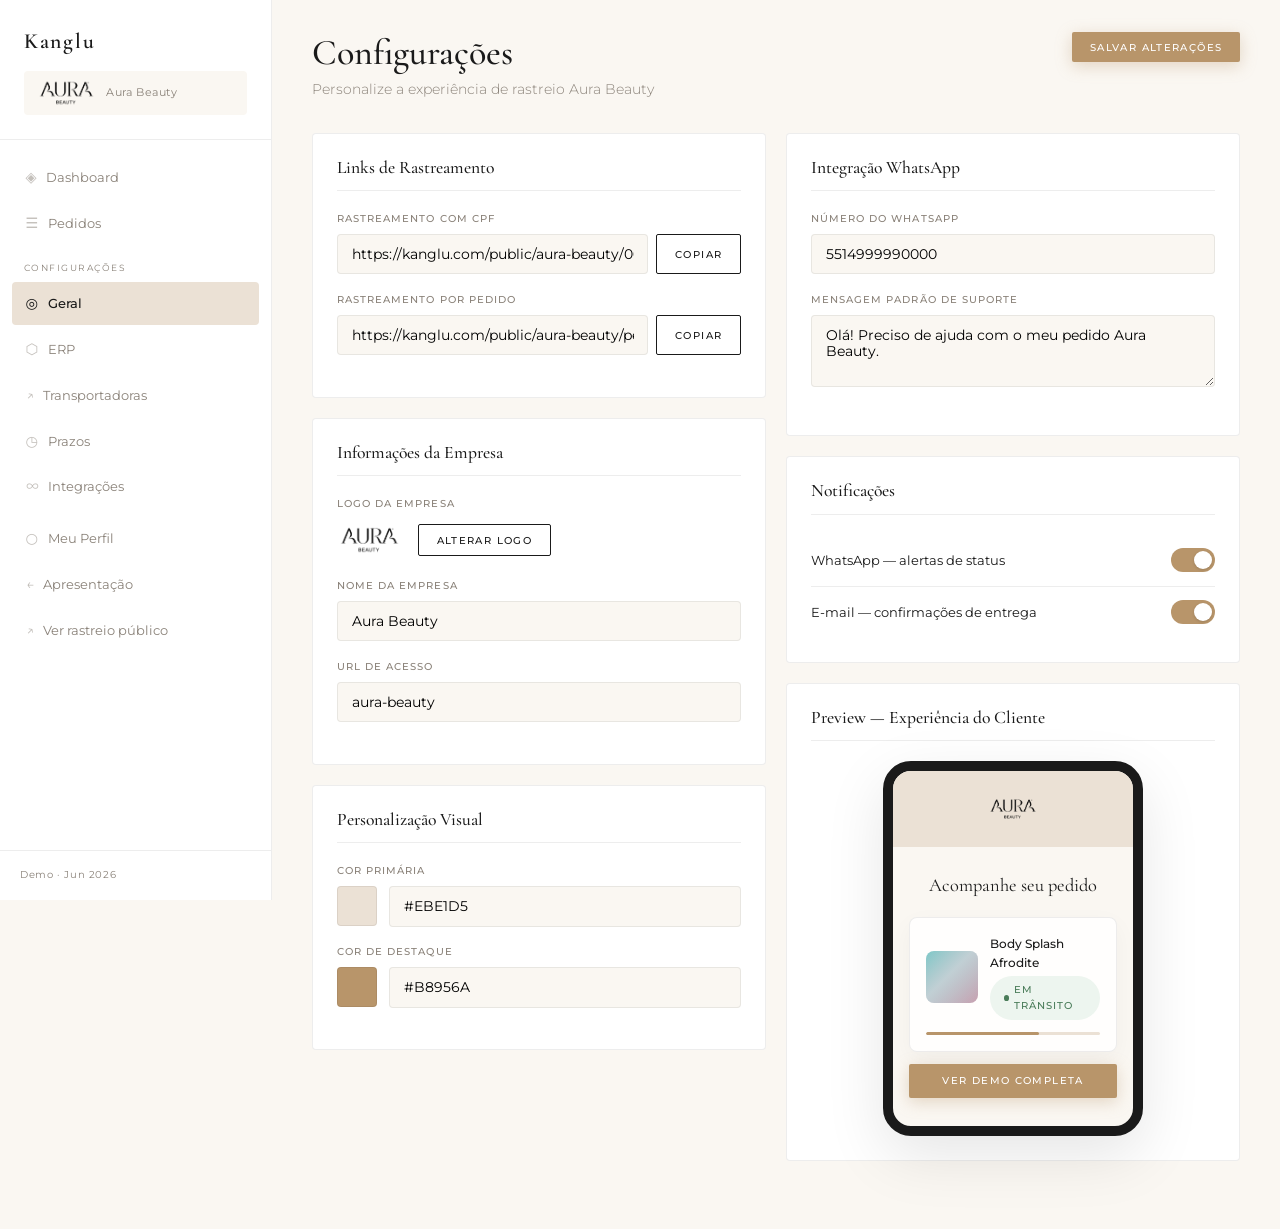
==== commit ab16802d: "atualizacao" ====
--- a/kanglu-demo/config-settings.html
+++ b/kanglu-demo/config-settings.html
@@ -4,6 +4,7 @@
   <meta charset="UTF-8">
   <meta name="viewport" content="width=device-width, initial-scale=1.0">
   <title>Configurações — Kanglu × Aura Beauty</title>
+  <link rel="icon" type="image/png" href="assets/aura-logo.png">
   <link rel="stylesheet" href="styles.css">
 </head>
 <body>
--- a/kanglu-demo/styles.css
+++ b/kanglu-demo/styles.css
@@ -214,33 +214,53 @@
   display: flex;
   flex-direction: column;
   justify-content: center;
-  padding: 4rem 5rem;
+  padding: 4rem clamp(3rem, 6vw, 6.5rem);
   position: relative;
+  background:
+    radial-gradient(circle at 15% 15%, rgba(255, 255, 255, 0.34), transparent 26%),
+    linear-gradient(135deg, #efe5d8 0%, var(--aura-beige) 52%, #dfd2c2 100%);
 }
 
 .landing-left::before {
-  content: '';
-  position: absolute;
-  inset: 2rem 0 2rem 2rem;
-  background: var(--aura-beige);
-  border-radius: 2px;
-  z-index: 0;
-}
-
-.landing-left > * { position: relative; z-index: 1; padding-left: 3rem; }
-
-.landing-eyebrow {
+  display: none;
+}
+
+.landing-content {
+  position: relative;
+  z-index: 1;
+  max-width: 560px;
+}
+
+.presentation-pill {
+  width: fit-content;
+  display: inline-flex;
+  align-items: center;
+  gap: 0.6rem;
+  padding: 0.5rem 0.8rem;
+  background: rgba(255, 255, 255, 0.34);
+  border: 1px solid rgba(26, 26, 26, 0.08);
+  border-radius: 999px;
   font-size: 0.65rem;
-  letter-spacing: 0.25em;
-  text-transform: uppercase;
-  color: var(--aura-muted);
-  margin-bottom: 2rem;
+  letter-spacing: 0.18em;
+  text-transform: uppercase;
+  color: var(--aura-muted);
+  margin-bottom: 1.35rem;
+  backdrop-filter: blur(10px);
+}
+
+.presentation-pill span {
+  width: 7px;
+  height: 7px;
+  border-radius: 50%;
+  background: var(--aura-gold);
+  box-shadow: 0 0 0 4px rgba(184, 149, 106, 0.16);
 }
 
 .landing-title {
-  font-size: clamp(2.75rem, 4vw, 4rem);
+  font-size: clamp(3.1rem, 4.8vw, 5rem);
   margin-bottom: 1.25rem;
-  max-width: 480px;
+  max-width: 560px;
+  letter-spacing: -0.03em;
 }
 
 .landing-title em {
@@ -249,11 +269,11 @@
 }
 
 .landing-desc {
-  font-size: 0.95rem;
-  color: var(--aura-muted);
-  max-width: 420px;
-  line-height: 1.75;
-  margin-bottom: 2.5rem;
+  font-size: 1rem;
+  color: #746b62;
+  max-width: 470px;
+  line-height: 1.8;
+  margin-bottom: 2rem;
   font-weight: 300;
 }
 
@@ -261,26 +281,56 @@
   display: flex;
   gap: 1rem;
   flex-wrap: wrap;
-  margin-bottom: 3rem;
+  margin-bottom: 1.5rem;
+}
+
+.landing-metrics {
+  display: grid;
+  grid-template-columns: repeat(3, minmax(0, 1fr));
+  gap: 0.75rem;
+  max-width: 500px;
+  margin-bottom: 2rem;
+}
+
+.landing-metrics div {
+  padding: 0.9rem 1rem;
+  background: rgba(255, 255, 255, 0.42);
+  border: 1px solid rgba(26, 26, 26, 0.08);
+  border-radius: 6px;
+}
+
+.landing-metrics strong {
+  display: block;
+  font-family: var(--font-serif);
+  font-size: 1.45rem;
+  line-height: 1;
+  margin-bottom: 0.25rem;
+}
+
+.landing-metrics span {
+  font-size: 0.62rem;
+  letter-spacing: 0.12em;
+  text-transform: uppercase;
+  color: var(--aura-muted);
 }
 
 .landing-features {
   display: flex;
   flex-direction: column;
-  gap: 1rem;
+  gap: 0.75rem;
 }
 
 .landing-feature {
   display: flex;
   align-items: center;
-  gap: 1rem;
-  font-size: 0.82rem;
-  color: var(--aura-muted);
+  gap: 0.85rem;
+  font-size: 0.8rem;
+  color: #746b62;
 }
 
 .landing-feature-icon {
-  width: 36px;
-  height: 36px;
+  width: 34px;
+  height: 34px;
   border-radius: 50%;
   background: var(--aura-white);
   display: flex;
@@ -292,7 +342,9 @@
 }
 
 .landing-right {
-  background: var(--aura-black);
+  background:
+    radial-gradient(circle at 52% 42%, rgba(184, 149, 106, 0.18) 0%, transparent 32%),
+    linear-gradient(145deg, #030303 0%, var(--aura-black) 58%, #15100c 100%);
   display: flex;
   align-items: center;
   justify-content: center;
@@ -304,13 +356,29 @@
 .landing-right::before {
   content: '';
   position: absolute;
-  width: 500px;
-  height: 500px;
-  border-radius: 50%;
-  background: radial-gradient(circle, rgba(184, 149, 106, 0.15) 0%, transparent 70%);
-  top: 50%;
-  left: 50%;
-  transform: translate(-50%, -50%);
+  inset: 3rem;
+  border: 1px solid rgba(255, 255, 255, 0.08);
+  border-radius: 28px;
+}
+
+.landing-right::after {
+  content: '';
+  position: absolute;
+  width: 1px;
+  height: 78%;
+  top: 11%;
+  left: 16%;
+  background: linear-gradient(transparent, rgba(255,255,255,0.18), transparent);
+}
+
+.landing-right-kicker {
+  position: absolute;
+  top: 2rem;
+  left: 2rem;
+  color: rgba(255, 255, 255, 0.5);
+  font-size: 0.62rem;
+  letter-spacing: 0.18em;
+  text-transform: uppercase;
 }
 
 .landing-admin-link {
@@ -326,13 +394,67 @@
 
 .landing-admin-link:hover { color: rgba(255, 255, 255, 0.7); }
 
+.floating-card {
+  position: absolute;
+  z-index: 2;
+  display: flex;
+  align-items: center;
+  gap: 0.55rem;
+  padding: 0.75rem 0.9rem;
+  background: rgba(250, 247, 242, 0.92);
+  border: 1px solid rgba(255, 255, 255, 0.18);
+  border-radius: 999px;
+  color: var(--aura-dark);
+  font-size: 0.7rem;
+  box-shadow: 0 18px 48px rgba(0, 0, 0, 0.22);
+  backdrop-filter: blur(16px);
+}
+
+.floating-card--top {
+  top: 22%;
+  left: 12%;
+}
+
+.floating-card--bottom {
+  right: 11%;
+  bottom: 18%;
+  border-radius: 10px;
+  flex-direction: column;
+  align-items: flex-start;
+  gap: 0.15rem;
+}
+
+.floating-card--bottom strong {
+  font-family: var(--font-serif);
+  font-size: 1.45rem;
+  line-height: 1;
+}
+
+.floating-card--bottom span {
+  font-size: 0.6rem;
+  letter-spacing: 0.12em;
+  text-transform: uppercase;
+  color: var(--aura-muted);
+}
+
+.floating-dot {
+  width: 8px;
+  height: 8px;
+  border-radius: 50%;
+  background: var(--aura-success);
+  box-shadow: 0 0 0 4px rgba(74, 124, 89, 0.16);
+}
+
 /* Phone mockup */
 .phone-mockup {
-  width: 320px;
+  width: min(340px, 72vw);
   background: var(--aura-cream);
-  border-radius: 36px;
+  border-radius: 40px;
   overflow: hidden;
-  box-shadow: var(--aura-shadow-lg), 0 0 0 1px rgba(255, 255, 255, 0.08);
+  box-shadow:
+    0 34px 90px rgba(0, 0, 0, 0.45),
+    0 0 0 10px rgba(255, 255, 255, 0.035),
+    0 0 0 1px rgba(255, 255, 255, 0.12);
   position: relative;
   z-index: 1;
   animation: fadeUp 1s var(--ease) 0.2s both;
@@ -381,11 +503,12 @@
 }
 
 .phone-card {
-  background: var(--aura-white);
+  background: rgba(255, 255, 255, 0.86);
   border: 1px solid var(--aura-border);
-  border-radius: 4px;
+  border-radius: 8px;
   padding: 1rem;
   margin-bottom: 0.75rem;
+  box-shadow: 0 8px 24px rgba(26, 26, 26, 0.04);
 }
 
 .phone-card-row {
@@ -397,9 +520,18 @@
 .phone-product {
   width: 52px;
   height: 52px;
-  border-radius: 4px;
+  border-radius: 8px;
   background: linear-gradient(135deg, #7ec8c8 0%, #c8a0b0 100%);
   flex-shrink: 0;
+  position: relative;
+  overflow: hidden;
+}
+
+.phone-product::after {
+  content: '';
+  position: absolute;
+  inset: 0;
+  background: linear-gradient(135deg, transparent 0%, rgba(255,255,255,0.35) 45%, transparent 100%);
 }
 
 .phone-card-title {
@@ -427,14 +559,15 @@
 .phone-cta {
   display: block;
   text-align: center;
-  padding: 0.75rem;
+  padding: 0.85rem;
   background: var(--aura-gold);
   color: var(--aura-white);
   font-size: 0.62rem;
   letter-spacing: 0.12em;
   text-transform: uppercase;
-  margin-top: 0.5rem;
-  border-radius: 2px;
+  margin-top: 0.65rem;
+  border-radius: 6px;
+  box-shadow: 0 12px 26px rgba(184, 149, 106, 0.25);
 }
 
 /* ══════════════════════════════════════
@@ -1457,7 +1590,10 @@
   position: relative;
   cursor: pointer;
   flex-shrink: 0;
-}
+  transition: background 0.25s var(--ease);
+}
+
+.toggle.off { background: var(--aura-beige-deep); }
 
 .toggle::after {
   content: '';
@@ -1469,7 +1605,10 @@
   background: var(--aura-white);
   border-radius: 50%;
   box-shadow: 0 1px 3px rgba(0, 0, 0, 0.15);
-}
+  transition: transform 0.25s var(--ease);
+}
+
+.toggle.off::after { transform: translateX(-20px); }
 
 /* Hub (legacy fallback) */
 .hub-page {
@@ -1514,8 +1653,7 @@
 @media (max-width: 1024px) {
   .landing { grid-template-columns: 1fr; }
   .landing-left { padding: 3rem 2rem; min-height: auto; }
-  .landing-left::before { inset: 1rem; }
-  .landing-left > * { padding-left: 1.5rem; }
+  .landing-content { max-width: 680px; }
   .landing-right { min-height: 60vh; }
   .stats-grid { grid-template-columns: repeat(3, 1fr); }
 }
@@ -1529,6 +1667,11 @@
   .admin-main { margin-left: 0; padding: 1.5rem; }
   .landing-actions { flex-direction: column; }
   .landing-actions .btn { width: 100%; }
+  .landing-metrics { grid-template-columns: 1fr; }
+  .floating-card--top,
+  .floating-card--bottom { display: none; }
+  .landing-right::before,
+  .landing-right::after { display: none; }
 }
 
 @media (max-width: 480px) {
